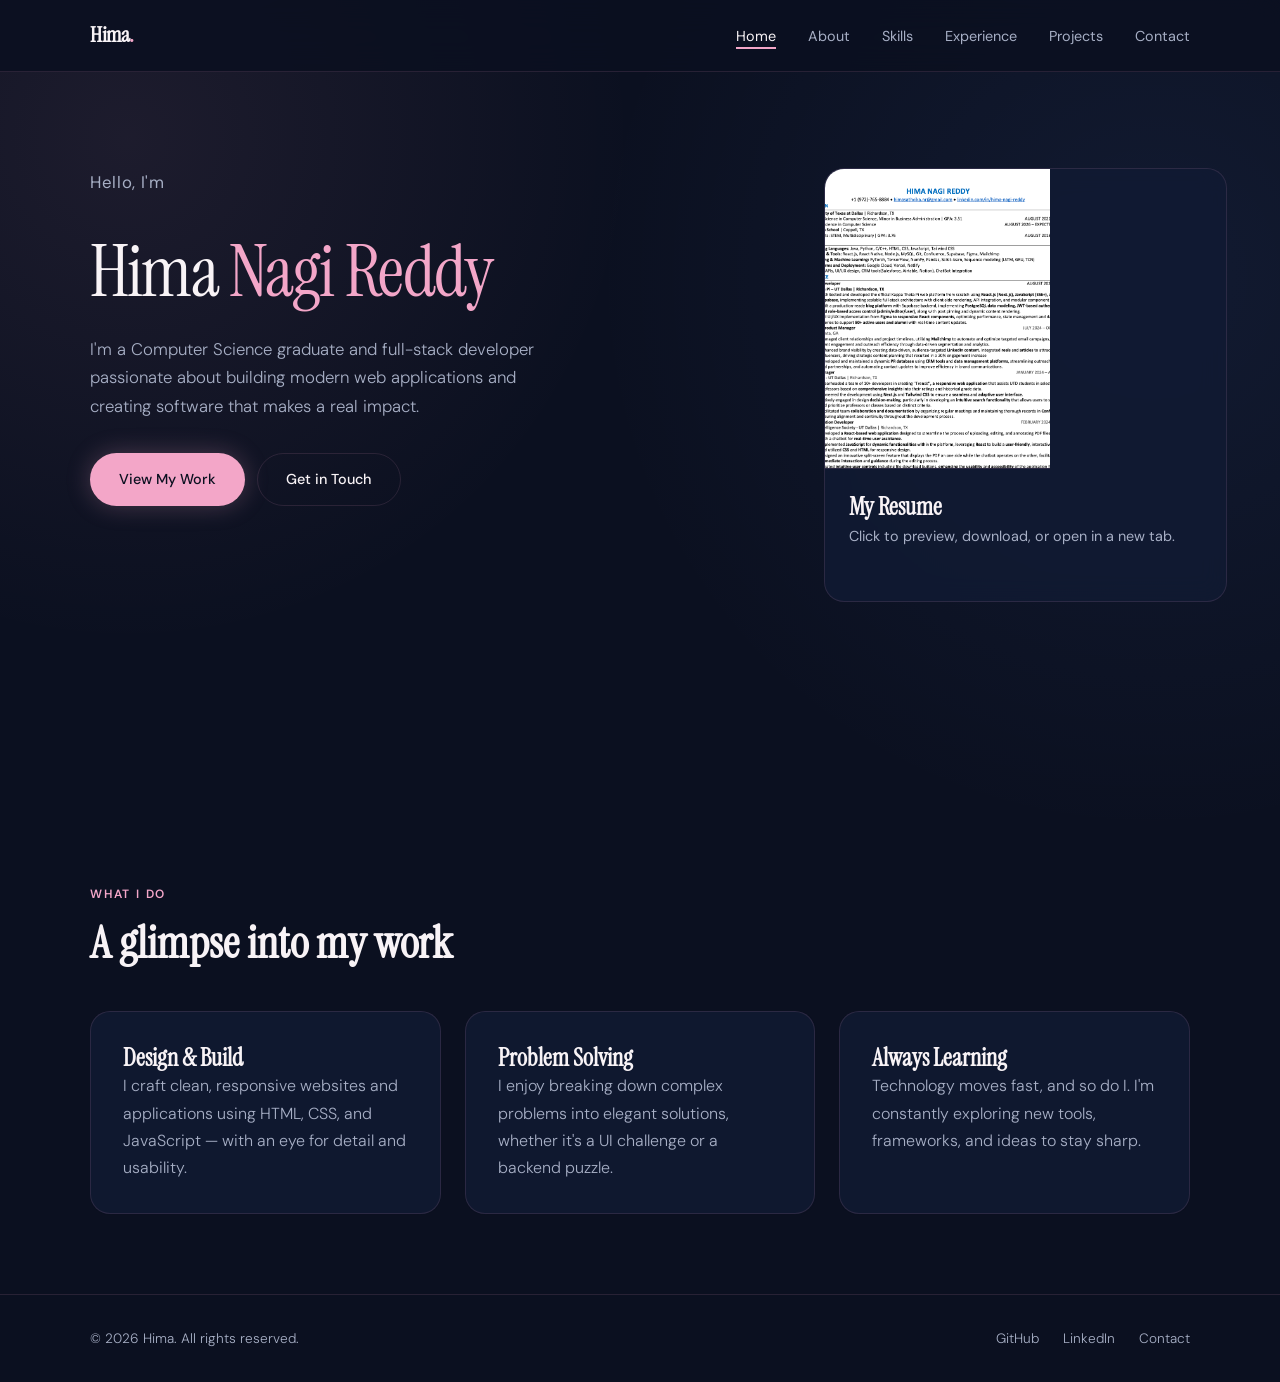
==== index.html @ 88e6eec4 "Initial commit: portfolio site" ====
<!DOCTYPE html>
<html lang="en">
<head>
  <meta charset="UTF-8">
  <meta name="viewport" content="width=device-width, initial-scale=1.0">
  <meta name="description" content="Hima's Portfolio — Developer, Designer, Creator">
  <title>Hima | Portfolio</title>
  <link rel="stylesheet" href="css/style.css">
</head>
<body>

  <!-- Navigation -->
  <nav class="nav">
    <div class="container">
      <a href="index.html" class="nav-logo">Hima<span>.</span></a>
      <button class="nav-toggle" aria-label="Toggle menu">
        <span></span>
        <span></span>
        <span></span>
      </button>
      <ul class="nav-links">
        <li><a href="index.html">Home</a></li>
        <li><a href="about.html">About</a></li>
        <li><a href="skills.html">Skills</a></li>
        <li><a href="experience.html">Experience</a></li>
        <li><a href="projects.html">Projects</a></li>
        <li><a href="contact.html">Contact</a></li>
      </ul>
    </div>
  </nav>

  <main>
    <!-- Hero -->
    <section class="hero">
      <div class="container hero-grid">
        <div class="hero-content">
          <p class="hero-greeting">Hello, I'm</p>
          <h1>Hima <span class="accent">Nagi Reddy</span></h1>
          <p>
          I'm a Computer Science graduate and full-stack developer passionate about building
          modern web applications and creating software that makes a real impact.
          </p>
          <div class="hero-buttons">
            <a href="projects.html" class="btn btn-primary">View My Work</a>
            <a href="contact.html" class="btn btn-outline">Get in Touch</a>
          </div>
        </div>
    
        <button type="button" class="resume-card" id="resume-btn" aria-label="Preview resume">
          <div class="resume-preview-image">
            <img src="images/resume-preview.png" alt="Resume preview">
            <div class="resume-overlay">
              <span class="btn btn-primary">Preview Resume</span>
            </div>
          </div>
          <div class="resume-card-body">
            <h3>My Resume</h3>
            <p>Click to preview, download, or open in a new tab.</p>
          </div>
        </button>
      </div>
    </section>

    <!-- Quick Highlights -->
    <section class="highlights-section">
      <div class="container">
        <p class="section-label">What I Do</p>
        <h2 style="margin-bottom: 2.5rem;">A glimpse into my work</h2>
        <div class="card-grid">
          <div class="card fade-in">
            <h3>Design &amp; Build</h3>
            <p>I craft clean, responsive websites and applications using HTML, CSS, and JavaScript — with an eye for detail and usability.</p>
          </div>
          <div class="card fade-in">
            <h3>Problem Solving</h3>
            <p>I enjoy breaking down complex problems into elegant solutions, whether it's a UI challenge or a backend puzzle.</p>
          </div>
          <div class="card fade-in">
            <h3>Always Learning</h3>
            <p>Technology moves fast, and so do I. I'm constantly exploring new tools, frameworks, and ideas to stay sharp.</p>
          </div>
        </div>
      </div>
    </section>
  </main>

  <!-- Footer -->
  <footer class="footer">
    <div class="container">
      <p>&copy; 2026 Hima. All rights reserved.</p>
      <div class="footer-links">
        <a href="https://github.com/Himanagi" target="_blank" rel="noopener">GitHub</a>
        <a href="https://www.linkedin.com/in/hima-nagi-reddy/" target="_blank" rel="noopener">LinkedIn</a>
        <a href="contact.html">Contact</a>
      </div>
    </div>
  </footer>
  <div class="modal-overlay" id="resume-modal">
    <div class="modal-box">
      <div class="modal-header">
        <h3>Resume</h3>
        <button type="button" class="modal-close" id="resume-close" aria-label="Close">&times;</button>
      </div>
      <iframe id="resume-frame" src="" title="Resume PDF"></iframe>
      <div class="modal-footer">
        <a href="resume/Hima_Nagi_Reddy_Resume.pdf" class="btn btn-outline" download>
          Download
        </a>
        <a href="resume/Hima_Nagi_Reddy_Resume.pdf" class="btn btn-primary" target="_blank" rel="noopener">
          Open in New Tab
        </a>
      </div>
    </div>
  </div>

  <script src="js/main.js"></script>
</body>
</html>
---- css/style.css ----
/* ============================================
   Portfolio — Global Styles
   ============================================ */

  @import url('https://fonts.googleapis.com/css2?family=Instrument+Serif:ital@0;1&family=DM+Sans:wght@300;400;500;700&display=swap');

/* --- Variables --- */
:root {
  --bg: #0b1020;
  --bg-card: #111a33;
  --bg-elevated: #17213d;

  --text: #f8f3f6;
  --text-muted: #a7afc5;

  --accent: #f3a6c8;
  --accent-hover: #ffc4dc;

  --accent-glow: rgba(243, 166, 200, 0.12);

  --border: rgba(243, 166, 200, 0.12);

  --font-heading: 'Instrument Serif', Georgia, serif;
  --font-body: 'DM Sans', system-ui, sans-serif;

  --radius: 12px;
  --radius-lg: 20px;

  --transition: 0.3s cubic-bezier(0.4, 0, 0.2, 1);

  --max-width: 1100px;
  --nav-height: 72px;
}

/* --- Reset --- */
*, *::before, *::after {
  box-sizing: border-box;
  margin: 0;
  padding: 0;
}

html {
  scroll-behavior: smooth;
}

body {
  font-family: var(--font-body);
  background: var(--bg);
  color: var(--text);
  line-height: 1.7;
  font-weight: 300;
  min-height: 100vh;
  display: flex;
  flex-direction: column;
  overflow-x: hidden;

  background-image:
  radial-gradient(
  circle at 10% 10%,
  rgba(243,166,200,0.08),
  transparent 30%
  ),
  radial-gradient(
  circle at 90% 20%,
  rgba(100,150,255,0.08),
  transparent 35%
  );

}

a {
  color: inherit;
  text-decoration: none;
}

img {
  max-width: 100%;
  display: block;
}

ul {
  list-style: none;
}

/* --- Typography --- */
h1, h2, h3, h4 {
  font-family: var(--font-heading);
  font-weight: 600;
  line-height: 1.2;
}

h1 { font-size: clamp(2.5rem, 6vw, 4.5rem); }
h2 { font-size: clamp(1.8rem, 4vw, 2.8rem); }
h3 { font-size: clamp(1.2rem, 2.5vw, 1.5rem); }

p { color: var(--text-muted); }

.accent { color: var(--accent); }

.section-label {
  font-size: 0.75rem;
  font-weight: 600;
  letter-spacing: 0.15em;
  text-transform: uppercase;
  color: var(--accent);
  margin-bottom: 0.75rem;
}

strong {
  font-weight: 700;
  color: var(--text);
}

/* --- Layout --- */
.container {
  width: 90%;
  max-width: var(--max-width);
  margin: 0 auto;
}

main {
  flex: 1;
  padding-top: var(--nav-height);
}

section {
  padding: 5rem 0;
}

/* --- Navigation --- */
.nav {
  position: fixed;
  top: 0;
  left: 0;
  right: 0;
  height: var(--nav-height);
  z-index: 1000;
  background: rgba(11, 16, 32, 0.85);
  backdrop-filter: blur(16px);
  -webkit-backdrop-filter: blur(16px);
  border-bottom: 1px solid var(--border);
}

.nav .container {
  display: flex;
  align-items: center;
  justify-content: space-between;
  height: 100%;
}

.nav-logo {
  font-family: var(--font-heading);
  font-size: 1.4rem;
  font-weight: 700;
  letter-spacing: -0.02em;
}

.nav-logo span {
  color: var(--accent);
}

.nav-links {
  display: flex;
  gap: 2rem;
  align-items: center;
}

.nav-links a {
  font-size: 0.9rem;
  font-weight: 400;
  color: var(--text-muted);
  transition: color var(--transition);
  position: relative;
}

.nav-links a::after {
  content: '';
  position: absolute;
  bottom: -4px;
  left: 0;
  width: 0;
  height: 2px;
  background: var(--accent);
  transition: width var(--transition);
}

.nav-links a:hover,
.nav-links a.active {
  color: var(--text);
}

.nav-links a.active::after,
.nav-links a:hover::after {
  width: 100%;
}

/* Mobile menu toggle */
.nav-toggle {
  display: none;
  background: none;
  border: none;
  cursor: pointer;
  padding: 0.5rem;
}

.nav-toggle span {
  display: block;
  width: 24px;
  height: 2px;
  background: var(--text);
  margin: 5px 0;
  transition: var(--transition);
}

/* --- Buttons --- */
.btn {
  display: inline-flex;
  align-items: center;
  gap: 0.5rem;
  padding: 0.85rem 1.8rem;
  border-radius: 50px;
  font-family: var(--font-body);
  font-size: 0.9rem;
  font-weight: 500;
  border: none;
  cursor: pointer;
  transition: all var(--transition);
}

.btn-primary {
  background: var(--accent);
  color: #0b1020;
  box-shadow: 0 0 25px rgba(243,166,200,0.25);
}

.btn-primary:hover {
  background: var(--accent-hover);
  transform: translateY(-3px);
  box-shadow: 0 0 35px rgba(243,166,200,0.4);
}

.btn-outline {
  background: transparent;
  color: var(--text);
  border: 1px solid var(--border);
}

.btn-outline:hover {
  border-color: var(--accent);
  color: var(--accent);
}

/* --- Hero (Home) --- */
.hero {
  min-height: auto;
  display: flex;
  align-items: center;
  padding: 6rem 0 2rem;
}

.hero-content {
  max-width: 700px;
}

.hero-greeting {
  font-size: 0.9rem;
  color: var(--text-muted);
  font-weight: 400;
  margin-bottom: 0.75rem;
  letter-spacing: 0.04em;
  opacity: 0;
  animation: fadeUp 0.6s ease forwards;
}

.hero h1 {
  margin-bottom: 1.25rem;
  font-weight: 400;
  letter-spacing: -0.02em;
  opacity: 0;
  animation: fadeUp 0.6s ease 0.1s forwards;
}

.hero p {
  font-size: 1.05rem;
  margin-bottom: 2rem;
  max-width: 480px;
  opacity: 0;
  animation: fadeUp 0.6s ease 0.2s forwards;
}

.hero-buttons {
  display: flex;
  gap: 0.75rem;
  flex-wrap: wrap;
  opacity: 0;
  animation: fadeUp 0.6s ease 0.3s forwards;
}

.hero-decoration {
  display: none;
}
.highlights-section {
  padding-top: 1.0rem;
}

/* --- Page Header (inner pages) --- */
.page-header {
  padding: 5rem 0 3rem;
  border-bottom: 1px solid var(--border);
}

.page-header h1 {
  margin-bottom: 0.75rem;
}

.page-header p {
  font-size: 1.1rem;
  max-width: 560px;
}

/* --- Cards --- */
.card {
  background: rgba(17,26,51,0.85);
  border: 1px solid var(--border);
  backdrop-filter: blur(12px);
  border-radius: var(--radius-lg);
  padding: 2rem;
  transition: all var(--transition);
}

.card:hover {
  border-color: rgba(243,166,200,0.4);
  transform: translateY(-6px);
  box-shadow: 
    0 20px 40px rgba(0,0,0,0.25),
    0 0 25px rgba(243,166,200,0.12);
}

.card-grid {
  display: grid;
  grid-template-columns: repeat(auto-fill, minmax(300px, 1fr));
  gap: 1.5rem;
}

/* --- Skills --- */
.skills-grid {
  display: grid;
  grid-template-columns: repeat(auto-fill, minmax(260px, 1fr));
  gap: 1.5rem;
}

.skill-card h3 {
  margin-bottom: 1rem;
  display: flex;
  align-items: center;
  gap: 0.75rem;
}

.skill-icon {
  width: 40px;
  height: 40px;
  border-radius: 10px;
  background: var(--bg-elevated);
  display: flex;
  align-items: center;
  justify-content: center;
  font-size: 1.2rem;
}

.skill-tags {
  display: flex;
  flex-wrap: wrap;
  gap: 0.5rem;
}

.tag {
  padding:0.35rem 0.85rem;
  background:rgba(243,166,200,0.08);
  border-radius:50px;
  font-size:0.8rem;
  color:#f8d9e7;
  border:1px solid rgba(243,166,200,0.2);
}

/* --- Experience Timeline --- */
.timeline {
  position: relative;
  padding-left: 2rem;
}

.timeline::before {
  content: '';
  position: absolute;
  left: 0;
  top: 0;
  bottom: 0;
  width: 2px;
  background: var(--border);
}

.timeline-item {
  position: relative;
  padding-bottom: 3rem;
  opacity: 0;
  transform: translateY(20px);
  transition: all 0.6s ease;
}

.timeline-item.visible {
  opacity: 1;
  transform: translateY(0);
}

.timeline-item::before {
  content: '';
  position: absolute;
  left: -2rem;
  top: 0.5rem;
  width: 8px;
  height: 8px;
  border-radius: 50%;
  background: var(--text-muted);
  transform: translateX(-3px);
  box-shadow: none;
}

.timeline-date {
  font-size: 0.85rem;
  color: var(--accent);
  font-weight: 500;
  margin-bottom: 0.5rem;
}

.timeline-item h3 {
  margin-bottom: 0.25rem;
}

.timeline-company {
  color: var(--text-muted);
  font-size: 0.95rem;
  margin-bottom: 0.75rem;
}

.timeline-details {
  list-style: disc;
  padding-left: 1.25rem;
  color: var(--text-muted);
}

.timeline-details li {
  margin-bottom: 0.5rem;
  line-height: 1.6;
}

.timeline-details li:last-child {
  margin-bottom: 0;
}

/* --- Projects --- */
.projects-list {
  display: flex;
  flex-direction: column;
  gap: 3rem;
}
.doc-trigger {
  font-size: 0.85rem;
  font-weight: 500;
  color: var(--accent);
  transition: color var(--transition);
  background: none;
  border: none;
  padding: 0;
  cursor: pointer;
  font-family: var(--font-body);
}

.doc-trigger:hover {
  color: var(--accent-hover);
}

.project-feature {
  display: grid;
  grid-template-columns: 1.4fr 1fr;
  gap: 2.5rem;
  align-items: center;
}

.project-preview-link {
  display: block;
  border-radius: var(--radius);
  overflow: hidden;
  border: 1px solid var(--border);
  transition: border-color var(--transition);
}

.project-preview-link:hover {
  border-color: rgba(232, 228, 223, 0.15);
}

.project-preview {
  aspect-ratio: 16 / 10;
  overflow: hidden;
  background: var(--bg-elevated);
}

.project-preview img {
  width: 100%;
  height: 100%;
  object-fit: cover;
  object-position: top;
  transition: transform 0.4s ease;
}

.project-preview-link:hover img {
  transform: scale(1.02);
}

.project-info h3 {
  margin-bottom: 0.75rem;
  font-weight: 400;
}

.project-info p {
  font-size: 0.95rem;
  margin-bottom: 1.25rem;
  line-height: 1.7;
}

.project-site-link {
  font-size: 0.9rem;
  color: var(--text-muted);
  border-bottom: 1px solid var(--border);
  padding-bottom: 2px;
  transition: color var(--transition), border-color var(--transition);
}

.project-site-link:hover {
  color: var(--text);
  border-color: var(--text-muted);
}

.project-card {
  overflow: hidden;
  padding: 0;
  display: flex;
  flex-direction: column;
}

.project-image {
  height: 220px;
  background: #0f1730;
  overflow: hidden;

  display: flex;
  align-items: center;
  justify-content: center;
  font-size: 3rem;
  color: var(--text-muted);
  border-bottom: 1px solid var(--border);
}

.project-image img {
  width:100%;
  height:100%;
  object-fit:cover;
  transition: transform .4s ease;
}

.project-card:hover .project-image img {
  transform: scale(1.05);
}

.project-body {
  padding: 1.75rem;
  display: flex;
  flex-direction: column;
  flex: 1;
}

.project-body h3 {
  margin-bottom: 0.5rem;
}

.project-body p {
  font-size: 0.9rem;
  margin-bottom: 1.25rem;
}

.project-links {
  display: flex;
  gap: 1rem;
  margin-top: auto;
}

.project-links a {
  font-size: 0.85rem;
  font-weight: 500;
  color: var(--accent);
  transition: color var(--transition);
}

.project-links a:hover {
  color: var(--accent-hover);
}

/* --- About --- */
.about-grid {
  display: grid;
  grid-template-columns: 1fr 1.2fr;
  gap: 4rem;
  align-items: center;
}

.about-image {
  width: 100%;
  aspect-ratio: 1 / 1;
  border-radius: var(--radius-lg);
  background: var(--bg-card);
  border: 1px solid var(--border);
  overflow: hidden;
  position: relative;
}

.about-image img {
  width: 100%;
  height: 100%;
  object-fit: cover;
  object-position: center;
  display: block;
}

.about-image::after {
  content: '';
  position: absolute;
  inset: 0;
  background: linear-gradient(
    135deg,
    transparent 60%,
    var(--accent-glow)
  );
  pointer-events: none;
}

.about-text p {
  margin-bottom: 1.25rem;
  font-size: 1.05rem;
}

.about-stats {
  display: grid;
  grid-template-columns: repeat(3, 1fr);
  gap: 1.5rem;
  margin-top: 2.5rem;
}

.stat {
  text-align: center;
  padding: 1.5rem;
  background: var(--bg-card);
  border-radius: var(--radius);
  border: 1px solid var(--border);
}

.stat-number {
  font-family: var(--font-heading);
  font-size: 2rem;
  font-weight: 400;
  color: var(--text);
}

.stat-label {
  font-size: 0.8rem;
  color: var(--text-muted);
  margin-top: 0.25rem;
}

/* --- Contact --- */
.contact-grid {
  display: grid;
  grid-template-columns: 1fr 1.2fr;
  gap: 4rem;
}

.contact-info h3 {
  margin-bottom: 1.5rem;
}

.contact-item {
  display: flex;
  align-items: center;
  gap: 1rem;
  margin-bottom: 1.25rem;
}

.contact-icon {
  width: 44px;
  height: 44px;
  border-radius: 12px;
  background: var(--bg-card);
  border: 1px solid var(--border);
  display: flex;
  align-items: center;
  justify-content: center;
  font-size: 1.1rem;
}

.contact-item a {
  color: var(--text-muted);
  transition: color var(--transition);
}

.contact-item a:hover {
  color: var(--accent);
}

.social-links {
  display: flex;
  gap: 1rem;
  margin-top: 2rem;
}

.social-links a {
  width: 44px;
  height: 44px;
  border-radius: 12px;
  background: var(--bg-card);
  border: 1px solid var(--border);
  display: flex;
  align-items: center;
  justify-content: center;
  font-size: 1.1rem;
  transition: all var(--transition);
}


.social-links a:hover {
  border-color: var(--accent);
  color: var(--accent);
  transform: translateY(-2px);
}

.social-links i {
  font-size: 1.4rem;
}

/* --- Form --- */
.form-group {
  margin-bottom: 1.25rem;
}

.form-group label {
  display: block;
  font-size: 0.85rem;
  font-weight: 500;
  margin-bottom: 0.5rem;
  color: var(--text-muted);
}

.form-group input,
.form-group textarea {
  width: 100%;
  padding: 0.85rem 1rem;
  background: var(--bg-card);
  border: 1px solid var(--border);
  border-radius: var(--radius);
  color: var(--text);
  font-family: var(--font-body);
  font-size: 0.95rem;
  transition: border-color var(--transition);
}

.form-group input:focus,
.form-group textarea:focus {
  outline: none;
  border-color: var(--accent);
}

.form-group textarea {
  resize: vertical;
  min-height: 140px;
}

.form-success {
  display: none;
  padding: 1rem;
  background: rgba(76, 175, 80, 0.1);
  border: 1px solid rgba(76, 175, 80, 0.3);
  border-radius: var(--radius);
  color: #81c784;
  margin-top: 1rem;
  font-size: 0.9rem;
}

.form-error {
  display: none;
  padding: 1rem;
  background: rgba(244, 67, 54, 0.1);
  border: 1px solid rgba(244, 67, 54, 0.3);
  border-radius: var(--radius);
  color: #ef9a9a;
  margin-top: 1rem;
  font-size: 0.9rem;
}

.form-error.show {
  display: block;
}
/* --- Success Toast --- */
.toast {
  position: fixed;
  bottom: 2rem;
  left: 50%;
  transform: translateX(-50%) translateY(20px);
  display: flex;
  align-items: center;
  gap: 0.6rem;
  padding: 0.9rem 1.5rem;
  background: var(--bg-card);
  border: 1px solid rgba(76, 175, 80, 0.3);
  border-radius: 50px;
  color: #81c784;
  font-size: 0.9rem;
  font-weight: 500;
  box-shadow: 0 10px 30px rgba(0,0,0,0.3);
  opacity: 0;
  pointer-events: none;
  transition: opacity 0.3s ease, transform 0.3s ease;
  z-index: 3000;
}

.toast.show {
  opacity: 1;
  transform: translateX(-50%) translateY(0);
}

.toast span {
  display: inline-flex;
  align-items: center;
  justify-content: center;
  width: 20px;
  height: 20px;
  border-radius: 50%;
  background: rgba(76, 175, 80, 0.15);
  font-size: 0.75rem;
}

/* --- Footer --- */
.footer {
  border-top: 1px solid var(--border);
  padding: 2rem 0;
  margin-top: auto;
}

.footer .container {
  display: flex;
  justify-content: space-between;
  align-items: center;
  flex-wrap: wrap;
  gap: 1rem;
}

.footer p {
  font-size: 0.85rem;
}

.footer-links {
  display: flex;
  gap: 1.5rem;
}

.footer-links a {
  font-size: 0.85rem;
  color: var(--text-muted);
  transition: color var(--transition);
}

.footer-links a:hover {
  color: var(--accent);
}

/* --- Animations --- */
@keyframes fadeUp {
  from {
    opacity: 0;
    transform: translateY(24px);
  }
  to {
    opacity: 1;
    transform: translateY(0);
  }
}

@keyframes fadeIn {
  from { opacity: 0; }
  to { opacity: 1; }
}

.fade-in {
  opacity: 0;
  transform: translateY(20px);
  transition: all 0.6s ease;
}

.fade-in.visible {
  opacity: 1;
  transform: translateY(0);
}

/* --- Resume Modal --- */
.modal-overlay {
  display: none;
  position: fixed;
  inset: 0;
  background: rgba(11, 16, 32, 0.75);
  backdrop-filter: blur(6px);
  z-index: 2000;
  align-items: center;
  justify-content: center;
  padding: 2rem 1rem;
}

.modal-overlay.open {
  display: flex;
}

.modal-box {
  background: var(--bg-card);
  border: 1px solid var(--border);
  border-radius: var(--radius-lg);
  width: 100%;
  max-width: 800px;
  max-height: 90vh;
  display: flex;
  flex-direction: column;
  overflow: hidden;
}

.modal-header {
  display: flex;
  align-items: center;
  justify-content: space-between;
  padding: 1rem 1.5rem;
  border-bottom: 1px solid var(--border);
}

.modal-close {
  background: none;
  border: none;
  color: var(--text-muted);
  font-size: 1.5rem;
  cursor: pointer;
  line-height: 1;
  transition: color var(--transition);
}

.modal-close:hover {
  color: var(--accent);
}

#resume-frame {
  width: 100%;
  flex: 1;
  min-height: 60vh;
  border: none;
  background: #fff;
}

#doc-frame {
  width: 100%;
  flex: 1;
  min-height: 60vh;
  border: none;
  background: #fff;
}

.modal-footer {
  display: flex;
  gap: 0.75rem;
  padding: 1rem 1.5rem;
  border-top: 1px solid var(--border);
  flex-wrap: wrap;
}
/* --- Hero Grid with Resume Card --- */
.hero-grid {
  display: grid;
  grid-template-columns: 1.5fr 0.8fr;
  gap: 3rem;
  align-items: stretch;
}

.hero-grid > * {
  min-width: 0;
}

.resume-card {
  display: flex;
  flex-direction: column;
  width: 110%;
  height: 65%;
  text-align: left;
  background: rgba(17,26,51,0.85);
  border: 1px solid var(--border);
  backdrop-filter: blur(12px);
  border-radius: var(--radius-lg);
  padding: 0;
  overflow: hidden;
  cursor: pointer;
  font-family: var(--font-body);
  color: var(--text);
  transition: all var(--transition);
  opacity: 0;
  animation: fadeUp 0.6s ease 0.4s forwards;
}

.resume-card:hover {
  border-color: rgba(243,166,200,0.4);
  transform: translateY(-6px);
  box-shadow: 
    0 20px 40px rgba(0,0,0,0.25),
    0 0 25px rgba(243,166,200,0.12);
}

.resume-preview-image {
  position: relative;
  aspect-ratio: 3 / 4;
  background: #0f1730;
  overflow: hidden;
  border-bottom: 1px solid var(--border);
}

.resume-preview-image img {
  width: 100%;
  height: 100%;
  object-fit: cover;
  object-position: top;
  transition: transform 0.4s ease;
}

.resume-card:hover .resume-preview-image img {
  transform: scale(1.03);
}

.resume-overlay {
  position: absolute;
  inset: 0;
  display: flex;
  align-items: center;
  justify-content: center;
  background: rgba(11,16,32,0.55);
  opacity: 0;
  transition: opacity var(--transition);
}

.resume-card:hover .resume-overlay {
  opacity: 1;
}

.resume-card-body {
  padding: 1.5rem;
}

.resume-card-body h3 {
  margin-bottom: 0.35rem;
}

.resume-card-body p {
  font-size: 0.9rem;
}

@media (max-width: 768px) {
  .hero-grid {
    grid-template-columns: 1fr;
    gap: 2rem;
  }
}

@media (max-width: 480px) {
  .modal-footer {
    flex-direction: column;
  }
  .modal-footer .btn {
    width: 100%;
    justify-content: center;
  }
}

/* --- Responsive --- */
@media (max-width: 768px) {
  .nav-toggle {
    display: block;
    z-index: 1001;
  }

  .nav-toggle.active span:nth-child(1) {
    transform: rotate(45deg) translate(5px, 5px);
  }

  .nav-toggle.active span:nth-child(2) {
    opacity: 0;
  }

  .nav-toggle.active span:nth-child(3) {
    transform: rotate(-45deg) translate(5px, -5px);
  }

  .nav-links {
    position: fixed;
    top: 0;
    right: -100%;
    width: 75%;
    max-width: 320px;
    height: 100vh;
    background: var(--bg-elevated);
    flex-direction: column;
    justify-content: center;
    gap: 2rem;
    padding: 2rem;
    transition: right var(--transition);
    border-left: 1px solid var(--border);
  }

  .nav-links.open {
    right: 0;
  }

  .nav-links a {
    font-size: 1.1rem;
  }

  .about-grid,
  .contact-grid,
  .project-feature {
    grid-template-columns: 1fr;
    gap: 2rem;
  }

  .about-stats {
    grid-template-columns: repeat(3, 1fr);
    gap: 0.75rem;
  }

  .stat {
    padding: 1rem;
  }

  .stat-number {
    font-size: 1.5rem;
  }

  .hero-decoration {
    display: none;
  }

  section {
    padding: 3.5rem 0;
  }
}

@media (max-width: 480px) {
  .about-stats {
    grid-template-columns: 1fr;
  }

  .hero-buttons {
    flex-direction: column;
  }

  .btn {
    justify-content: center;
    width: 100%;
  }
}
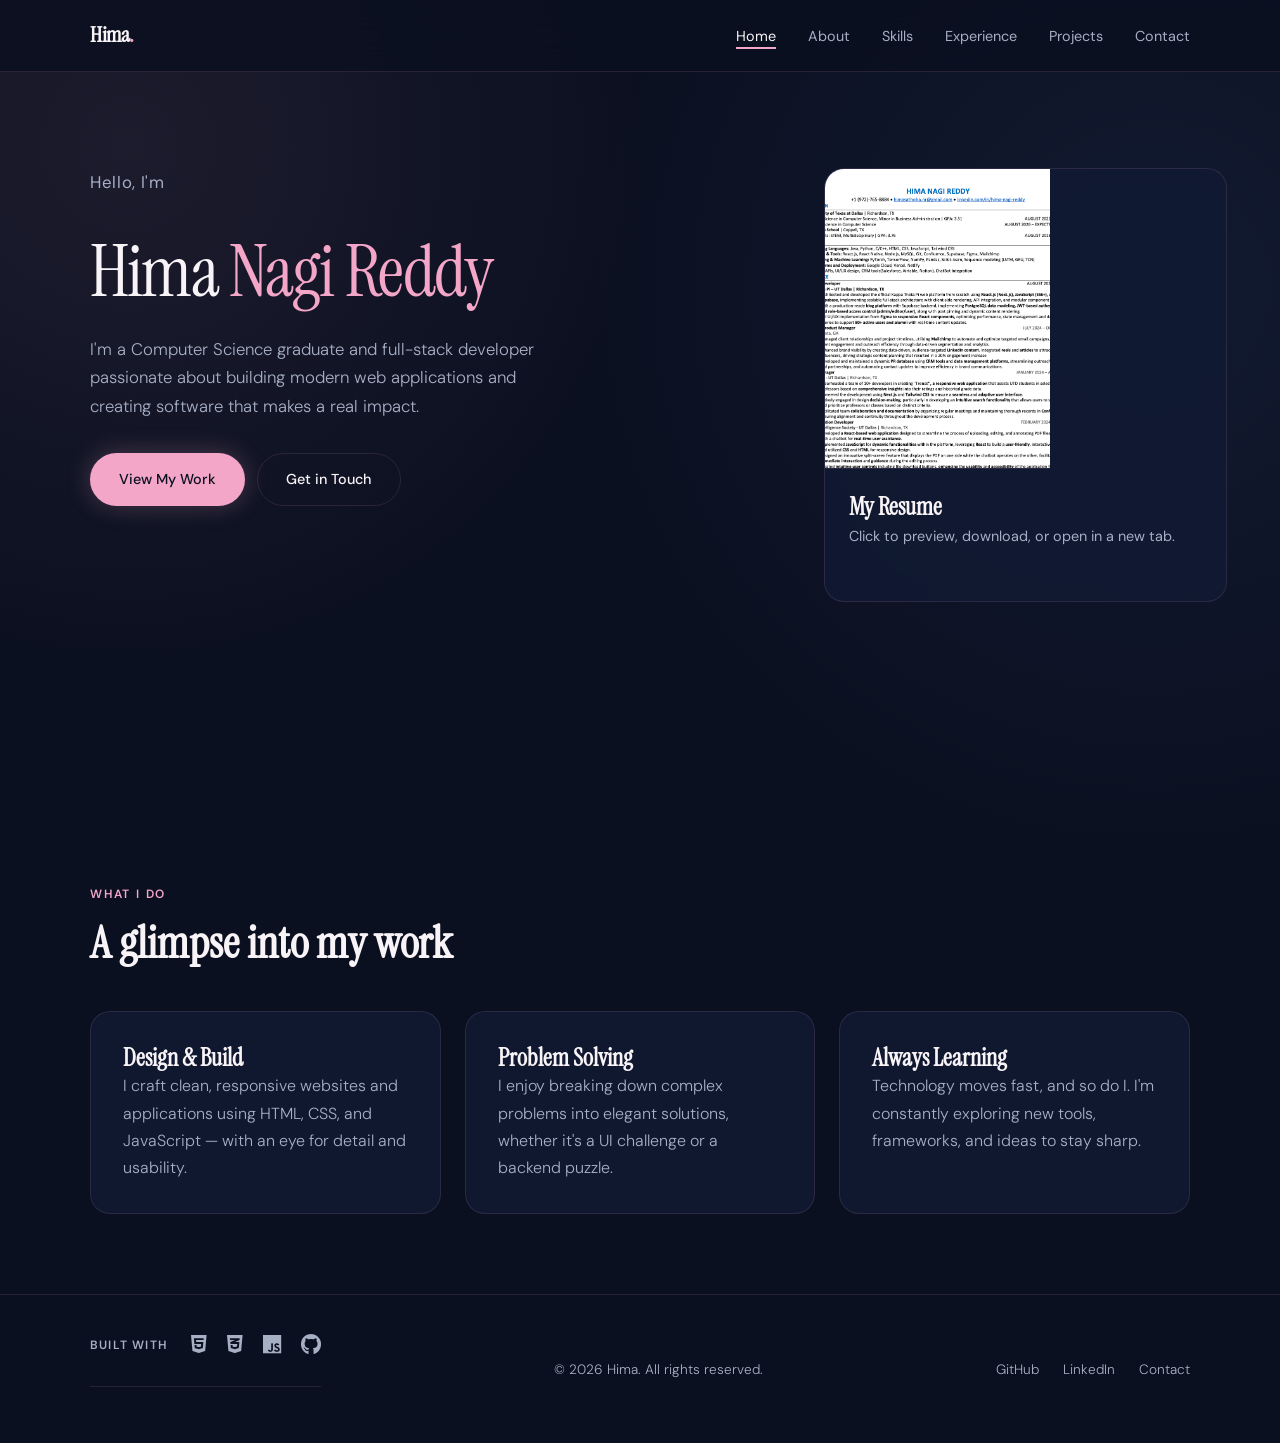
==== commit 4b5bfefc: "added instagram and techstack in the footer" ====
--- a/index.html
+++ b/index.html
@@ -1,12 +1,13 @@
 <!DOCTYPE html>
 <html lang="en">
-<head>
-  <meta charset="UTF-8">
-  <meta name="viewport" content="width=device-width, initial-scale=1.0">
-  <meta name="description" content="Hima's Portfolio — Developer, Designer, Creator">
-  <title>Hima | Portfolio</title>
-  <link rel="stylesheet" href="css/style.css">
-</head>
+  <head>
+    <meta charset="UTF-8">
+    <meta name="viewport" content="width=device-width, initial-scale=1.0">
+    <meta name="description" content="...">
+    <title>...</title>
+    <link rel="stylesheet" href="css/style.css">
+    <link rel="stylesheet" href="https://cdnjs.cloudflare.com/ajax/libs/font-awesome/6.5.1/css/all.min.css">
+  </head>
 <body>
 
   <!-- Navigation -->
@@ -87,6 +88,15 @@
   <!-- Footer -->
   <footer class="footer">
     <div class="container">
+      <div class="tech-stack">
+        <span class="tech-stack-label">Built with</span>
+        <div class="tech-icons">
+          <span data-tooltip="HTML5"><i class="fab fa-html5"></i></span>
+          <span data-tooltip="CSS3"><i class="fab fa-css3-alt"></i></span>
+          <span data-tooltip="JavaScript"><i class="fab fa-js"></i></span>
+          <span data-tooltip="GitHub Pages"><i class="fab fa-github"></i></span>
+        </div>
+      </div>
       <p>&copy; 2026 Hima. All rights reserved.</p>
       <div class="footer-links">
         <a href="https://github.com/Himanagi" target="_blank" rel="noopener">GitHub</a>
--- a/css/style.css
+++ b/css/style.css
@@ -876,6 +876,73 @@
 
 .footer-links a:hover {
   color: var(--accent);
+}
+
+/* --- Built With / Tech Stack --- */
+.tech-stack {
+  display: flex;
+  align-items: center;
+  justify-content: center;
+  gap: 1.5rem;
+  padding-bottom: 1.5rem;
+  margin-bottom: 1.5rem;
+  border-bottom: 1px solid var(--border);
+}
+
+.tech-stack-label {
+  font-size: 0.75rem;
+  font-weight: 600;
+  letter-spacing: 0.1em;
+  text-transform: uppercase;
+  color: var(--text-muted);
+}
+
+.tech-icons {
+  display: flex;
+  gap: 1.25rem;
+}
+
+.tech-icons a,
+.tech-icons span {
+  position: relative;
+  font-size: 1.3rem;
+  color: var(--text-muted);
+  transition: color var(--transition), transform var(--transition);
+}
+
+.tech-icons a:hover,
+.tech-icons span:hover {
+  color: var(--accent);
+  transform: translateY(-3px);
+}
+
+.tech-icons [data-tooltip]::after {
+  content: attr(data-tooltip);
+  position: absolute;
+  bottom: 130%;
+  left: 50%;
+  transform: translateX(-50%);
+  background: var(--bg-card);
+  border: 1px solid var(--border);
+  color: var(--text);
+  font-size: 0.7rem;
+  padding: 0.3rem 0.6rem;
+  border-radius: 6px;
+  white-space: nowrap;
+  opacity: 0;
+  pointer-events: none;
+  transition: opacity var(--transition);
+}
+
+.tech-icons [data-tooltip]:hover::after {
+  opacity: 1;
+}
+
+@media (max-width: 480px) {
+  .tech-stack {
+    flex-direction: column;
+    gap: 0.75rem;
+  }
 }
 
 /* --- Animations --- */
@@ -1170,3 +1237,5 @@
     width: 100%;
   }
 }
+
+
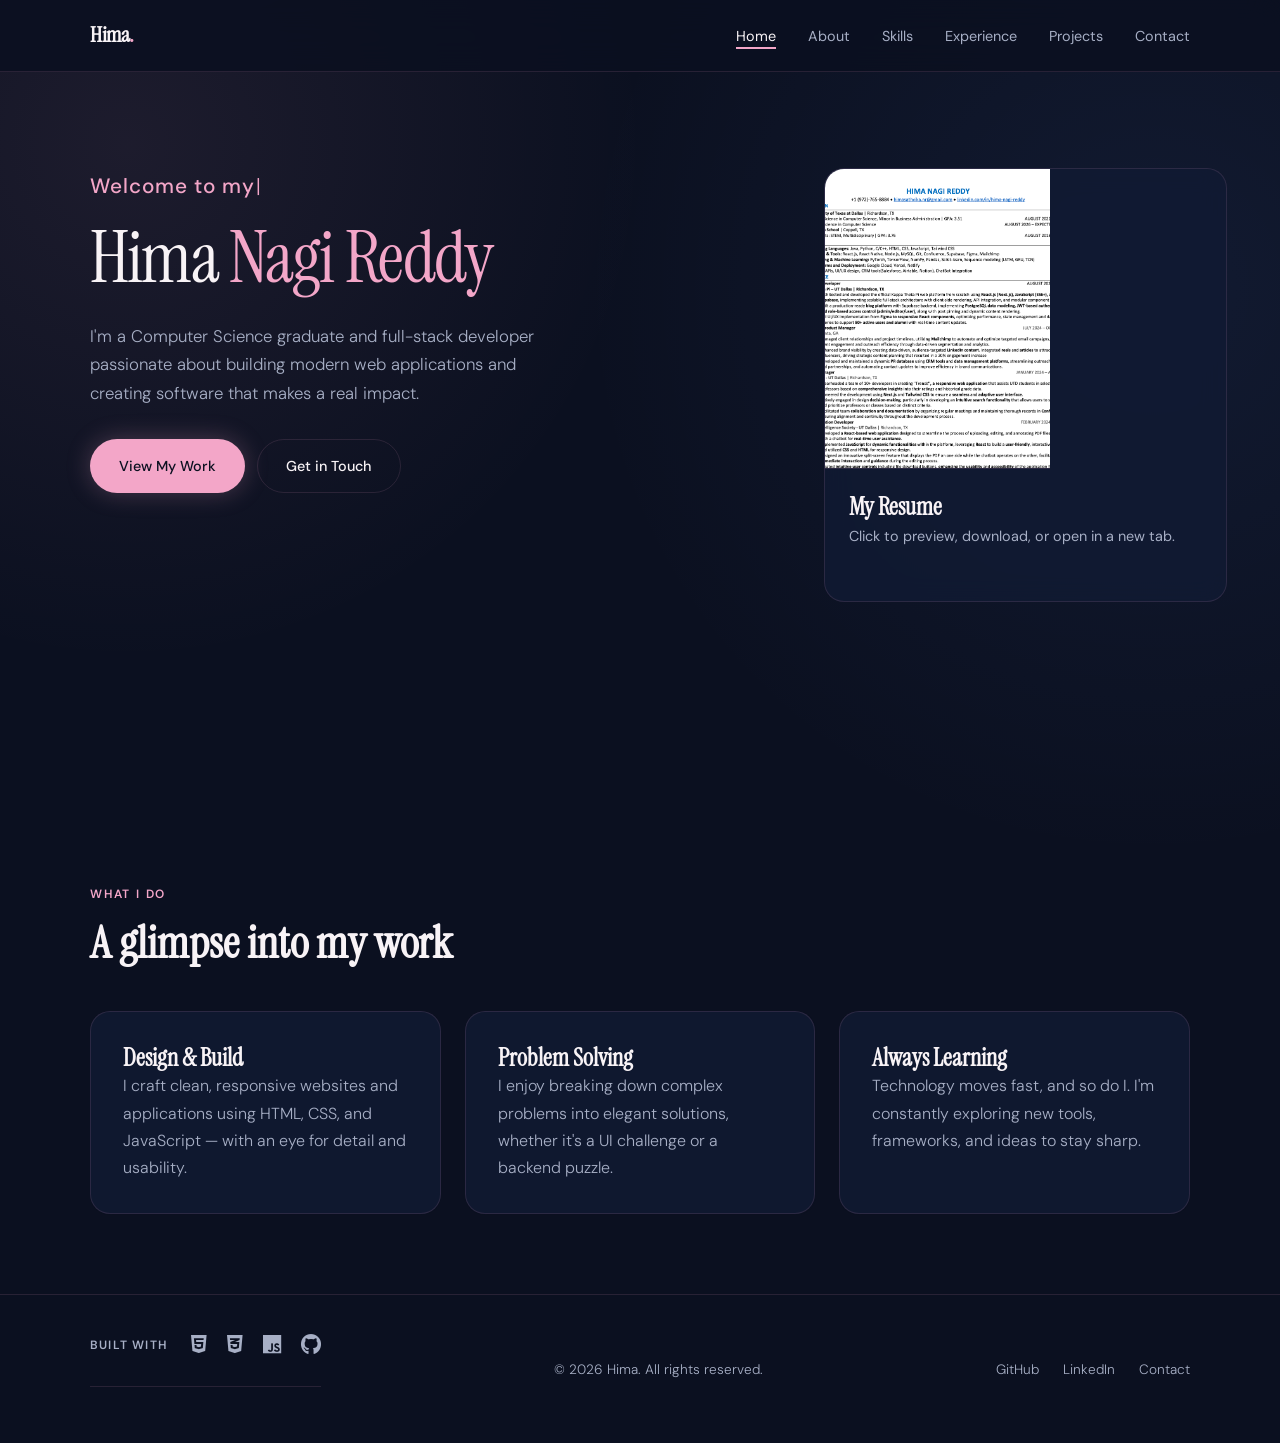
==== commit 56b82d78: "added typescript welcome sign" ====
--- a/index.html
+++ b/index.html
@@ -35,7 +35,7 @@
     <section class="hero">
       <div class="container hero-grid">
         <div class="hero-content">
-          <p class="hero-greeting">Hello, I'm</p>
+          <p class="typewriter-text"><span id="typewriter"></span><span class="typewriter-cursor">|</span></p>
           <h1>Hima <span class="accent">Nagi Reddy</span></h1>
           <p>
           I'm a Computer Science graduate and full-stack developer passionate about building
--- a/css/style.css
+++ b/css/style.css
@@ -270,6 +270,27 @@
   letter-spacing: 0.04em;
   opacity: 0;
   animation: fadeUp 0.6s ease forwards;
+}
+/* --- Typewriter --- */
+.hero .typewriter-text {
+  font-size: 1.3rem;
+  color: var(--accent);
+  font-weight: 500;
+  letter-spacing: 0.05em;
+  margin-bottom: 0.75rem;
+  min-height: 1.5em;
+}
+
+.typewriter-cursor {
+  display: inline-block;
+  color: var(--accent);
+  font-weight: 300;
+  animation: blink 0.8s step-end infinite;
+}
+
+@keyframes blink {
+  0%, 100% { opacity: 1; }
+  50% { opacity: 0; }
 }
 
 .hero h1 {
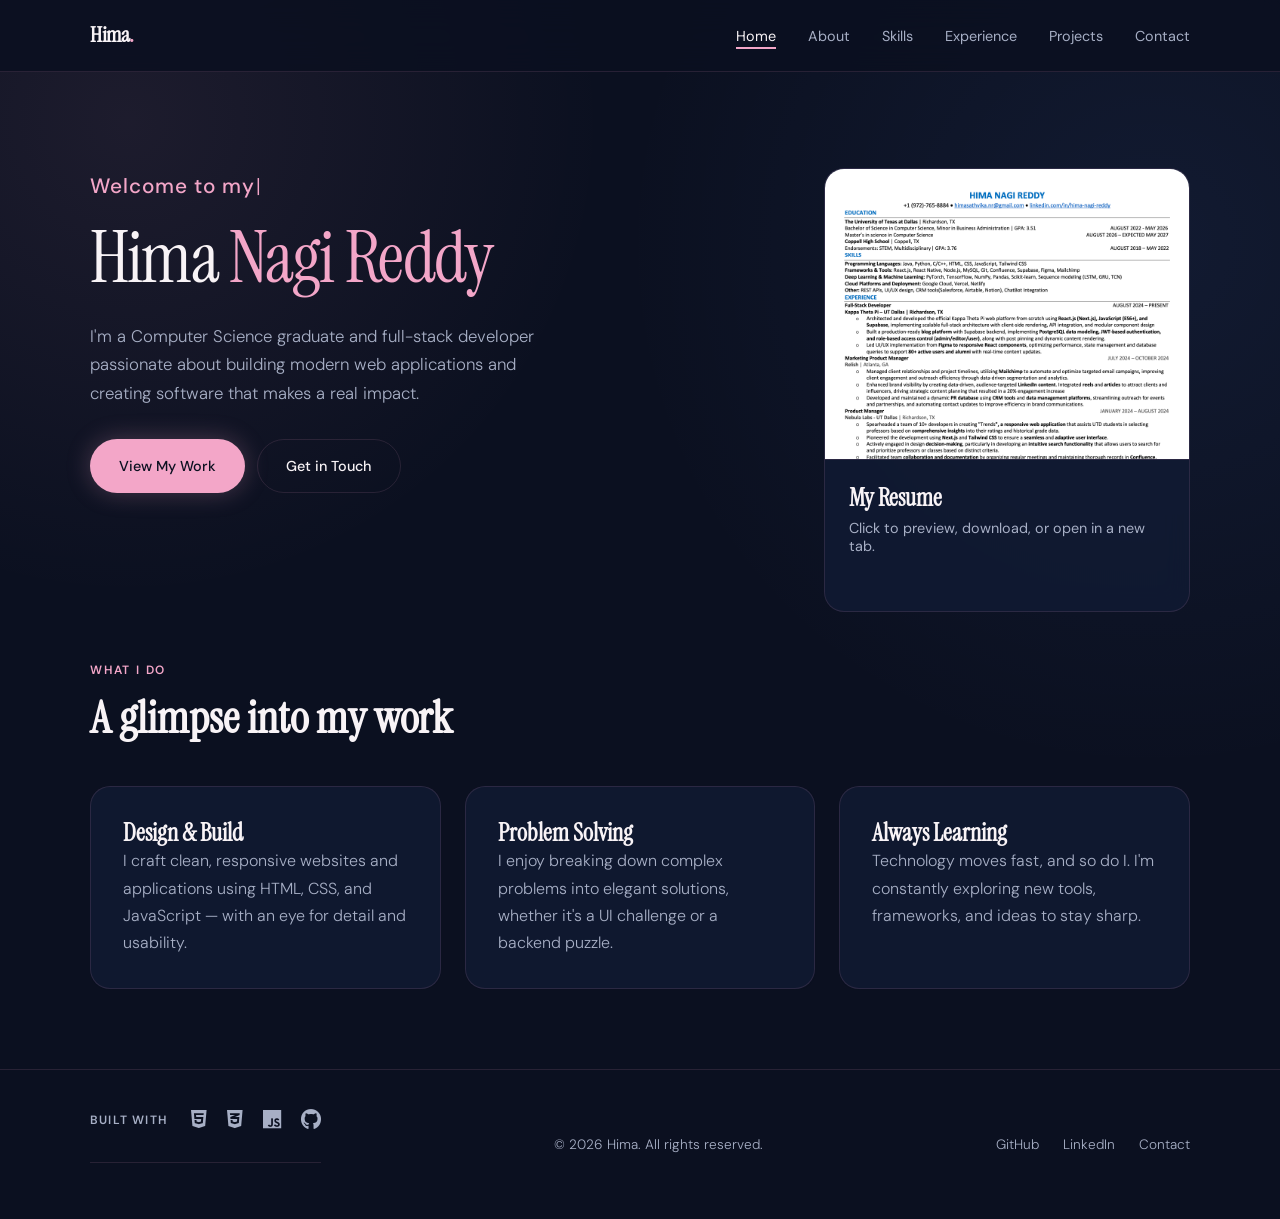
==== commit 1fb0d6a9: "Add Open Graph meta tags, fix title/description" ====
--- a/index.html
+++ b/index.html
@@ -3,8 +3,19 @@
   <head>
     <meta charset="UTF-8">
     <meta name="viewport" content="width=device-width, initial-scale=1.0">
-    <meta name="description" content="...">
-    <title>...</title>
+    <meta name="description" content="Hima Nagi Reddy — Computer Science graduate and full-stack developer">
+    <meta property="og:title" content="Hima Nagi Reddy | Portfolio">
+    <meta property="og:description" content="Computer Science graduate and full-stack developer passionate about building modern web applications.">
+    <meta property="og:image" content="https://hima-portfolio-theta.vercel.app/images/Hima.jpg">
+    <meta property="og:url" content="https://hima-portfolio-theta.vercel.app/">
+    <meta property="og:type" content="website">
+    
+    <meta name="twitter:card" content="summary_large_image">
+    <meta name="twitter:title" content="Hima Nagi Reddy | Portfolio">
+    <meta name="twitter:description" content="Computer Science graduate and full-stack developer passionate about building modern web applications.">
+    <meta name="twitter:image" content="https://hima-portfolio-theta.vercel.app/images/Hima.jpg">
+
+    <title>Hima Nagi Reddy | Portfolio</title>
     <link rel="stylesheet" href="css/style.css">
     <link rel="stylesheet" href="https://cdnjs.cloudflare.com/ajax/libs/font-awesome/6.5.1/css/all.min.css">
   </head>
--- a/css/style.css
+++ b/css/style.css
@@ -1083,8 +1083,8 @@
 .resume-card {
   display: flex;
   flex-direction: column;
-  width: 110%;
-  height: 65%;
+  width: 100%;
+  height: 100%;
   text-align: left;
   background: rgba(17,26,51,0.85);
   border: 1px solid var(--border);
@@ -1110,7 +1110,7 @@
 
 .resume-preview-image {
   position: relative;
-  aspect-ratio: 3 / 4;
+  aspect-ratio: 5 / 4;
   background: #0f1730;
   overflow: hidden;
   border-bottom: 1px solid var(--border);
@@ -1242,6 +1242,27 @@
   section {
     padding: 3.5rem 0;
   }
+
+  .footer .container {
+    flex-direction: column;
+    text-align: center;
+    gap: 1.5rem;
+  }
+
+  .tech-stack {
+    width: 100%;
+    order: 1;
+  }
+
+  .footer-links {
+    justify-content: center;
+    flex-wrap: wrap;
+    order: 2;
+  }
+
+  .footer p {
+    order: 3;
+  }
 }
 
 @media (max-width: 480px) {
